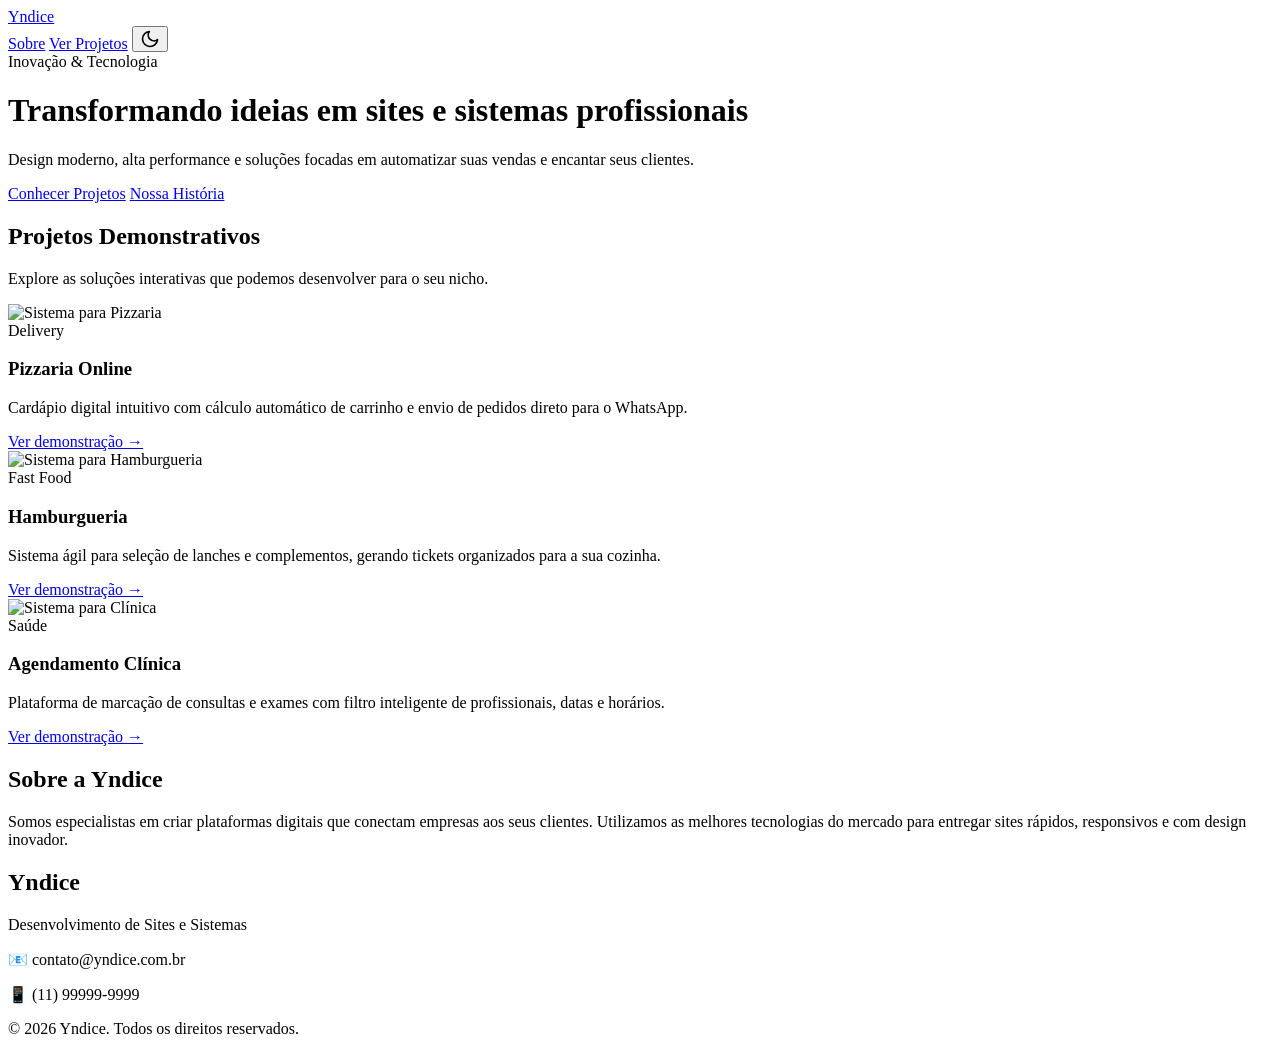
==== index.html @ 9d481f10 "Add files via upload" ====
<!DOCTYPE html>
<html lang="pt-BR" data-theme="light">
<head>
    <meta charset="UTF-8">
    <meta name="viewport" content="width=device-width, initial-scale=1.0">
    <title>Yndice Sites e Sistemas</title>
    <link href="https://fonts.googleapis.com/css2?family=Poppins:wght@300;400;500;600;700;800&display=swap" rel="stylesheet">
    <link rel="stylesheet" href="css/style.css">
</head>
<body>

    <nav class="navbar">
        <a href="#" class="logo">Yndice</a>
        <div class="nav-links">
            <a href="#sobre" class="nav-link">Sobre</a>
            <a href="#projetos" class="btn btn-sm">Ver Projetos</a>
            <button id="theme-toggle" class="theme-btn" aria-label="Alternar Tema">
                <svg id="moon-icon" xmlns="http://www.w3.org/2000/svg" width="20" height="20" viewBox="0 0 24 24" fill="none" stroke="currentColor" stroke-width="2" stroke-linecap="round" stroke-linejoin="round"><path d="M21 12.79A9 9 0 1 1 11.21 3 7 7 0 0 0 21 12.79z"></path></svg>
                <svg id="sun-icon" xmlns="http://www.w3.org/2000/svg" width="20" height="20" viewBox="0 0 24 24" fill="none" stroke="currentColor" stroke-width="2" stroke-linecap="round" stroke-linejoin="round" style="display: none;"><circle cx="12" cy="12" r="5"></circle><line x1="12" y1="1" x2="12" y2="3"></line><line x1="12" y1="21" x2="12" y2="23"></line><line x1="4.22" y1="4.22" x2="5.64" y2="5.64"></line><line x1="18.36" y1="18.36" x2="19.78" y2="19.78"></line><line x1="1" y1="12" x2="3" y2="12"></line><line x1="21" y1="12" x2="23" y2="12"></line><line x1="4.22" y1="19.78" x2="5.64" y2="18.36"></line><line x1="18.36" y1="5.64" x2="19.78" y2="4.22"></line></svg>
            </button>
        </div>
    </nav>

    <header class="hero">
        <div class="hero-content">
            <span class="hero-badge">Inovação & Tecnologia</span>
            <h1>Transformando ideias em <span class="text-gradient">sites e sistemas</span> profissionais</h1>
            <p>Design moderno, alta performance e soluções focadas em automatizar suas vendas e encantar seus clientes.</p>
            <div class="hero-buttons">
                <a href="#projetos" class="btn">Conhecer Projetos</a>
                <a href="#sobre" class="btn btn-outline">Nossa História</a>
            </div>
        </div>
    </header>

    <section id="projetos" class="projects">
        <div class="section-title">
            <h2>Projetos Demonstrativos</h2>
            <p>Explore as soluções interativas que podemos desenvolver para o seu nicho.</p>
        </div>
        
        <div class="projects-grid">
            <div class="card">
                <div class="card-img-wrapper">
                    <img src="https://images.unsplash.com/photo-1513104890138-7c749659a591?auto=format&fit=crop&w=600&q=80" alt="Sistema para Pizzaria">
                </div>
                <div class="card-content">
                    <span class="badge badge-primary">Delivery</span>
                    <h3>Pizzaria Online</h3>
                    <p>Cardápio digital intuitivo com cálculo automático de carrinho e envio de pedidos direto para o WhatsApp.</p>
                    <a href="pizzaria.html" class="link-arrow">Ver demonstração <span>&rarr;</span></a>
                </div>
            </div>

            <div class="card">
                <div class="card-img-wrapper">
                    <img src="https://images.unsplash.com/photo-1568901346375-23c9450c58cd?auto=format&fit=crop&w=600&q=80" alt="Sistema para Hamburgueria">
                </div>
                <div class="card-content">
                    <span class="badge badge-secondary">Fast Food</span>
                    <h3>Hamburgueria</h3>
                    <p>Sistema ágil para seleção de lanches e complementos, gerando tickets organizados para a sua cozinha.</p>
                    <a href="hamburgueria.html" class="link-arrow">Ver demonstração <span>&rarr;</span></a>
                </div>
            </div>

            <div class="card">
                <div class="card-img-wrapper">
                    <img src="https://images.unsplash.com/photo-1629909613654-28e377c37b09?auto=format&fit=crop&w=600&q=80" alt="Sistema para Clínica">
                </div>
                <div class="card-content">
                    <span class="badge badge-accent">Saúde</span>
                    <h3>Agendamento Clínica</h3>
                    <p>Plataforma de marcação de consultas e exames com filtro inteligente de profissionais, datas e horários.</p>
                    <a href="clinica.html" class="link-arrow">Ver demonstração <span>&rarr;</span></a>
                </div>
            </div>
        </div>
    </section>

    <section id="sobre" class="about">
        <div class="about-content">
            <h2>Sobre a Yndice</h2>
            <p>Somos especialistas em criar plataformas digitais que conectam empresas aos seus clientes. Utilizamos as melhores tecnologias do mercado para entregar sites rápidos, responsivos e com design inovador.</p>
        </div>
    </section>

    <footer>
        <div class="footer-content">
            <h2 class="logo">Yndice</h2>
            <p>Desenvolvimento de Sites e Sistemas</p>
            <div class="contact-info">
                <p>📧 contato@yndice.com.br</p>
                <p>📱 (11) 99999-9999</p>
            </div>
        </div>
        <p class="copyright">&copy; 2026 Yndice. Todos os direitos reservados.</p>
    </footer>

    <script>
        const themeToggleBtn = document.getElementById('theme-toggle');
        const moonIcon = document.getElementById('moon-icon');
        const sunIcon = document.getElementById('sun-icon');
        const htmlElement = document.documentElement;

        // Verifica preferência salva
        const savedTheme = localStorage.getItem('theme') || 'light';
        htmlElement.setAttribute('data-theme', savedTheme);
        updateIcons(savedTheme);

        themeToggleBtn.addEventListener('click', () => {
            const currentTheme = htmlElement.getAttribute('data-theme');
            const newTheme = currentTheme === 'light' ? 'dark' : 'light';
            
            htmlElement.setAttribute('data-theme', newTheme);
            localStorage.setItem('theme', newTheme);
            updateIcons(newTheme);
        });

        function updateIcons(theme) {
            if (theme === 'dark') {
                moonIcon.style.display = 'none';
                sunIcon.style.display = 'block';
            } else {
                moonIcon.style.display = 'block';
                sunIcon.style.display = 'none';
            }
        }
    </script>
</body>
</html>
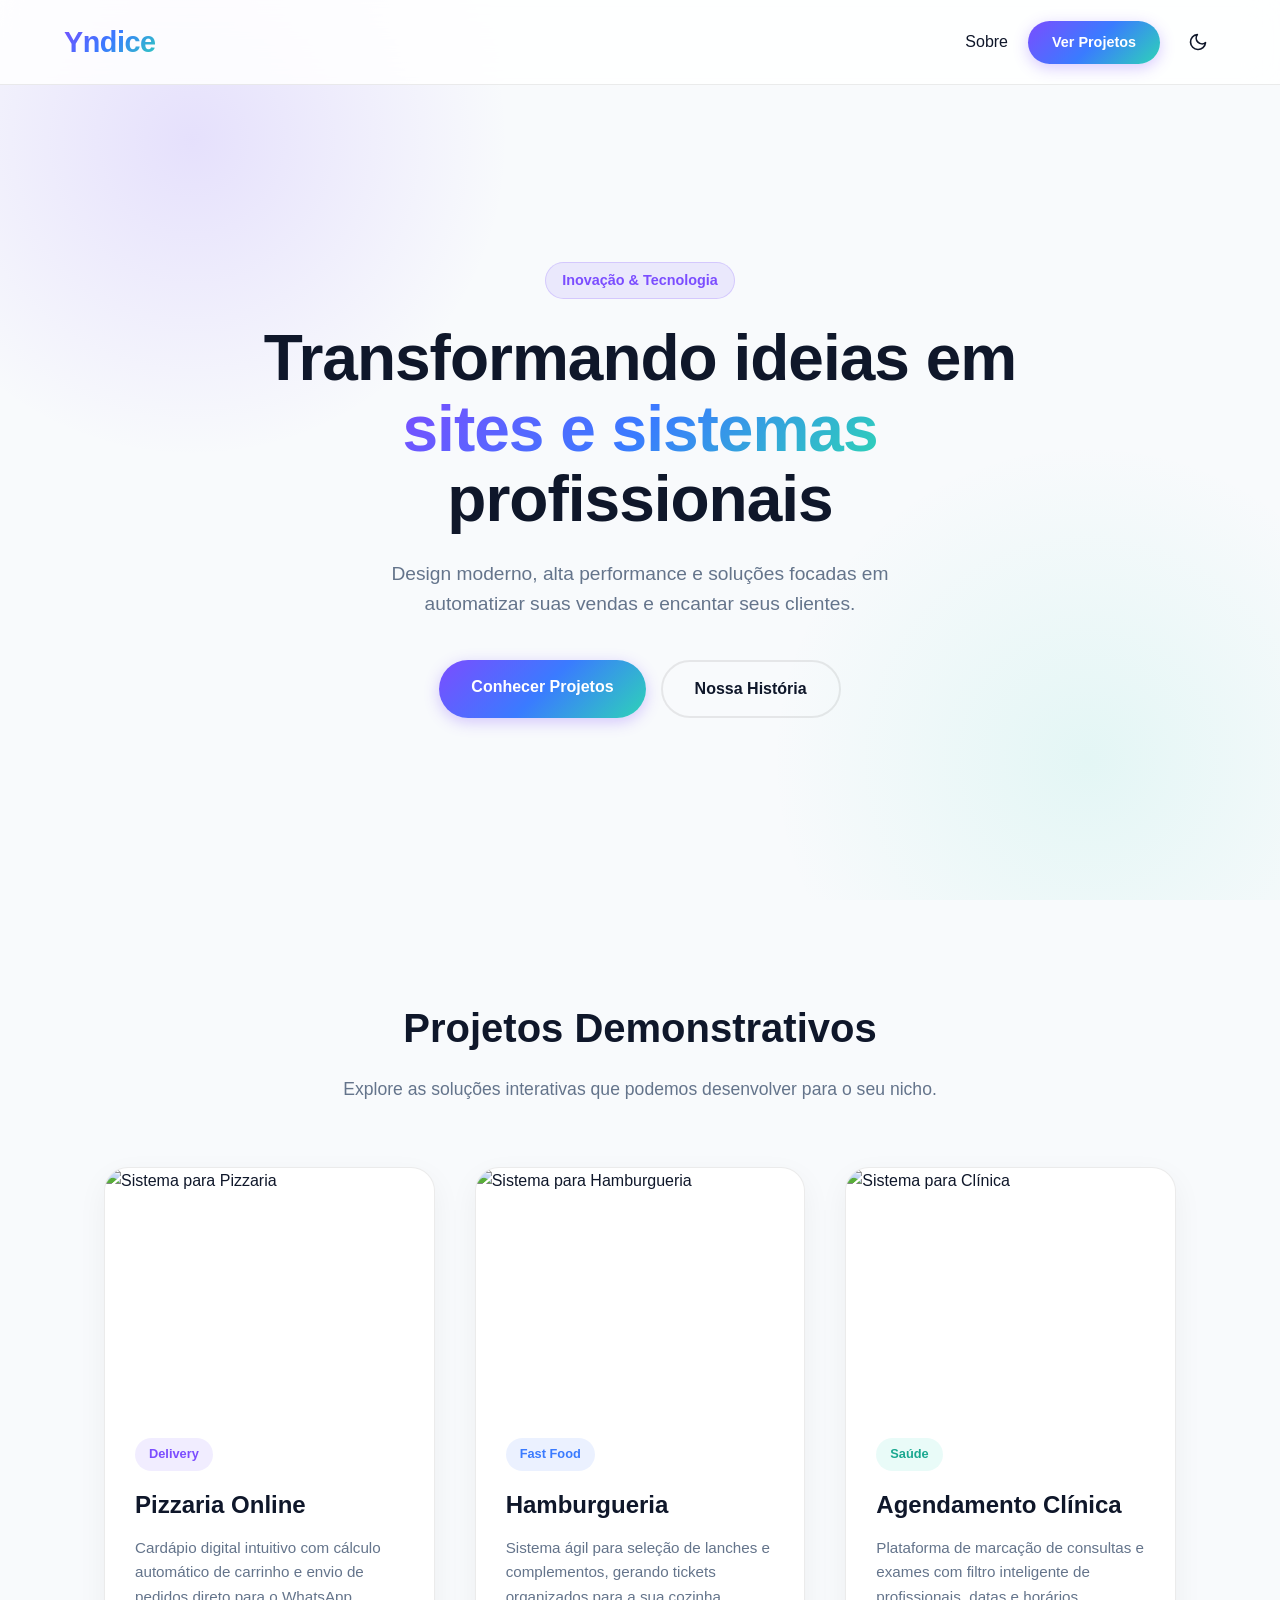
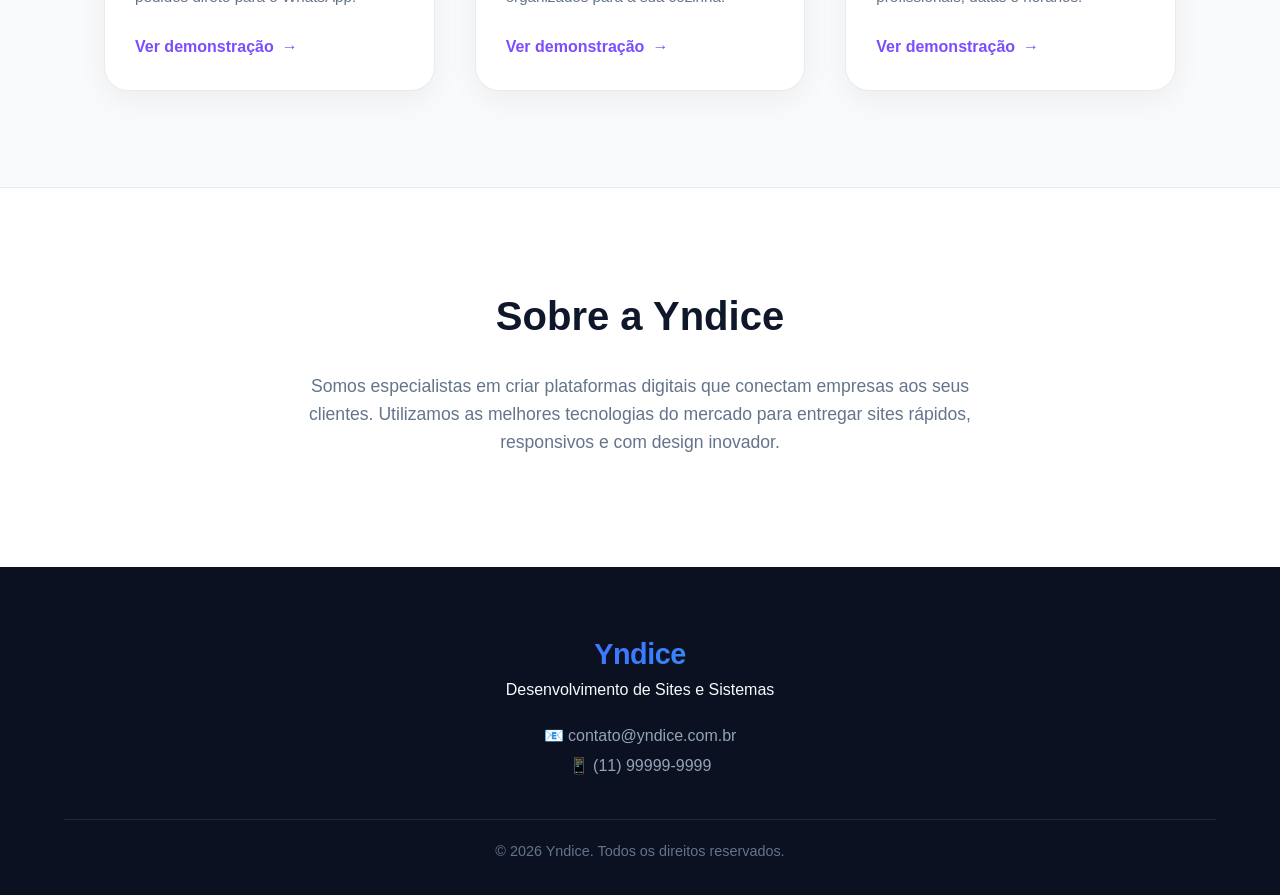
==== commit 02d22681: "Fix HTML encoding issues in index.html" ====
--- a/index.html
+++ b/index.html
@@ -5,7 +5,7 @@
     <meta name="viewport" content="width=device-width, initial-scale=1.0">
     <title>Yndice Sites e Sistemas</title>
     <link href="https://fonts.googleapis.com/css2?family=Poppins:wght@300;400;500;600;700;800&display=swap" rel="stylesheet">
-    <link rel="stylesheet" href="css/style.css">
+    <link rel="stylesheet" href="style.css">
 </head>
 <body>
 
@@ -128,4 +128,5 @@
         }
     </script>
 </body>
-</html>+
+</html>
--- a/style.css
+++ b/style.css
@@ -0,0 +1,412 @@
+/* =========================================
+   VARIÁVEIS DE CORES E TEMA
+   ========================================= */
+:root {
+    /* Cores da Marca (Mantidas fixas) */
+    --primary: #7B4DFF;
+    --secondary: #3A7BFF;
+    --accent: #2ED3B7;
+    --gradient: linear-gradient(135deg, var(--primary), var(--secondary), var(--accent));
+}
+
+/* TEMA CLARO (Padrão) */
+[data-theme="light"] {
+    --bg-color: #F8FAFC;
+    --surface-color: #FFFFFF;
+    --text-main: #0F172A;
+    --text-muted: #64748B;
+    --border-color: rgba(0, 0, 0, 0.08);
+    --nav-bg: rgba(255, 255, 255, 0.85);
+    --shadow-soft: 0 10px 30px rgba(0, 0, 0, 0.05);
+    --shadow-hover: 0 20px 40px rgba(123, 77, 255, 0.15);
+}
+
+/* TEMA ESCURO */
+[data-theme="dark"] {
+    --bg-color: #0F172A;
+    --surface-color: #1E293B;
+    --text-main: #F8FAFC;
+    --text-muted: #94A3B8;
+    --border-color: rgba(255, 255, 255, 0.1);
+    --nav-bg: rgba(15, 23, 42, 0.85);
+    --shadow-soft: 0 10px 30px rgba(0, 0, 0, 0.3);
+    --shadow-hover: 0 20px 40px rgba(123, 77, 255, 0.25);
+}
+
+/* =========================================
+   RESET E CONFIGURAÇÕES GERAIS
+   ========================================= */
+* {
+    margin: 0;
+    padding: 0;
+    box-sizing: border-box;
+    font-family: 'Poppins', sans-serif; /* Nova Fonte Premium */
+}
+
+html {
+    scroll-behavior: smooth;
+}
+
+body {
+    background-color: var(--bg-color);
+    color: var(--text-main);
+    line-height: 1.6;
+    transition: background-color 0.4s ease, color 0.4s ease;
+}
+
+/* =========================================
+   TIPOGRAFIA E BOTÕES
+   ========================================= */
+.logo {
+    font-size: 1.8rem;
+    font-weight: 800;
+    background: var(--gradient);
+    -webkit-background-clip: text;
+    -webkit-text-fill-color: transparent;
+    text-decoration: none;
+    letter-spacing: -0.5px;
+}
+
+.text-gradient {
+    background: var(--gradient);
+    -webkit-background-clip: text;
+    -webkit-text-fill-color: transparent;
+}
+
+.btn {
+    display: inline-block;
+    padding: 14px 32px;
+    background: var(--gradient);
+    color: #FFFFFF !important;
+    text-decoration: none;
+    border: none;
+    border-radius: 30px;
+    font-weight: 600;
+    cursor: pointer;
+    transition: all 0.3s ease;
+    box-shadow: 0 4px 15px rgba(123, 77, 255, 0.3);
+}
+
+.btn:hover {
+    transform: translateY(-3px);
+    box-shadow: 0 8px 25px rgba(123, 77, 255, 0.5);
+}
+
+.btn-sm {
+    padding: 10px 24px;
+    font-size: 0.9rem;
+}
+
+.btn-outline {
+    background: transparent;
+    color: var(--text-main) !important;
+    border: 2px solid var(--border-color);
+    box-shadow: none;
+}
+
+.btn-outline:hover {
+    border-color: var(--primary);
+    background: rgba(123, 77, 255, 0.05);
+    transform: translateY(-3px);
+}
+
+/* =========================================
+   NAVBAR & DARK MODE TOGGLE
+   ========================================= */
+.navbar {
+    position: fixed;
+    top: 0; width: 100%;
+    background: var(--nav-bg);
+    backdrop-filter: blur(16px);
+    -webkit-backdrop-filter: blur(16px);
+    padding: 1.2rem 5%;
+    display: flex;
+    justify-content: space-between;
+    align-items: center;
+    z-index: 1000;
+    border-bottom: 1px solid var(--border-color);
+    transition: background-color 0.4s, border-color 0.4s;
+}
+
+.nav-links {
+    display: flex;
+    align-items: center;
+    gap: 20px;
+}
+
+.nav-link {
+    color: var(--text-main);
+    text-decoration: none;
+    font-weight: 500;
+    transition: color 0.3s;
+}
+
+.nav-link:hover {
+    color: var(--primary);
+}
+
+.theme-btn {
+    background: none;
+    border: none;
+    color: var(--text-main);
+    cursor: pointer;
+    padding: 8px;
+    border-radius: 50%;
+    display: flex;
+    align-items: center;
+    justify-content: center;
+    transition: background-color 0.3s;
+}
+
+.theme-btn:hover {
+    background-color: var(--border-color);
+}
+
+/* =========================================
+   HERO SECTION
+   ========================================= */
+.hero {
+    min-height: 100vh;
+    display: flex;
+    justify-content: center;
+    align-items: center;
+    text-align: center;
+    padding: 0 20px;
+    position: relative;
+    overflow: hidden;
+}
+
+/* Efeito de luz ao fundo do Hero */
+.hero::before {
+    content: '';
+    position: absolute;
+    top: -20%; left: -10%;
+    width: 50vw; height: 50vw;
+    background: radial-gradient(circle, rgba(123, 77, 255, 0.15) 0%, transparent 70%);
+    border-radius: 50%;
+    z-index: -1;
+}
+
+.hero::after {
+    content: '';
+    position: absolute;
+    bottom: -20%; right: -10%;
+    width: 50vw; height: 50vw;
+    background: radial-gradient(circle, rgba(46, 211, 183, 0.1) 0%, transparent 70%);
+    border-radius: 50%;
+    z-index: -1;
+}
+
+.hero-content {
+    max-width: 800px;
+    margin-top: 80px;
+}
+
+.hero-badge {
+    display: inline-block;
+    padding: 6px 16px;
+    border-radius: 20px;
+    background: rgba(123, 77, 255, 0.1);
+    color: var(--primary);
+    font-weight: 600;
+    font-size: 0.9rem;
+    margin-bottom: 24px;
+    border: 1px solid rgba(123, 77, 255, 0.2);
+}
+
+.hero h1 {
+    font-size: clamp(2.5rem, 5vw, 4.5rem);
+    line-height: 1.1;
+    margin-bottom: 24px;
+    letter-spacing: -1px;
+}
+
+.hero p {
+    font-size: 1.2rem;
+    color: var(--text-muted);
+    margin-bottom: 40px;
+    max-width: 600px;
+    margin-left: auto;
+    margin-right: auto;
+}
+
+.hero-buttons {
+    display: flex;
+    gap: 15px;
+    justify-content: center;
+    flex-wrap: wrap;
+}
+
+/* =========================================
+   PROJETOS & CARDS
+   ========================================= */
+.projects {
+    padding: 6rem 5%;
+    max-width: 1200px;
+    margin: 0 auto;
+}
+
+.section-title {
+    text-align: center;
+    margin-bottom: 4rem;
+}
+
+.section-title h2 {
+    font-size: 2.5rem;
+    margin-bottom: 15px;
+}
+
+.section-title p {
+    color: var(--text-muted);
+    font-size: 1.1rem;
+}
+
+.projects-grid {
+    display: grid;
+    grid-template-columns: repeat(auto-fit, minmax(320px, 1fr));
+    gap: 40px;
+}
+
+.card {
+    background: var(--surface-color);
+    border-radius: 24px;
+    overflow: hidden;
+    box-shadow: var(--shadow-soft);
+    border: 1px solid var(--border-color);
+    transition: all 0.4s ease;
+}
+
+.card:hover {
+    transform: translateY(-10px);
+    box-shadow: var(--shadow-hover);
+    border-color: rgba(123, 77, 255, 0.3);
+}
+
+.card-img-wrapper {
+    width: 100%;
+    height: 240px;
+    overflow: hidden;
+}
+
+.card img {
+    width: 100%;
+    height: 100%;
+    object-fit: cover;
+    transition: transform 0.6s ease;
+}
+
+.card:hover img {
+    transform: scale(1.05);
+}
+
+.card-content {
+    padding: 30px;
+}
+
+.badge {
+    font-size: 0.8rem;
+    font-weight: 700;
+    padding: 6px 14px;
+    border-radius: 20px;
+    display: inline-block;
+    margin-bottom: 15px;
+}
+
+.badge-primary { background: rgba(123, 77, 255, 0.1); color: var(--primary); }
+.badge-secondary { background: rgba(58, 123, 255, 0.1); color: var(--secondary); }
+.badge-accent { background: rgba(46, 211, 183, 0.1); color: #1AA890; }
+
+.card-content h3 {
+    font-size: 1.5rem;
+    margin-bottom: 12px;
+}
+
+.card-content p {
+    color: var(--text-muted);
+    margin-bottom: 25px;
+    font-size: 0.95rem;
+}
+
+.link-arrow {
+    display: flex;
+    align-items: center;
+    color: var(--primary);
+    text-decoration: none;
+    font-weight: 600;
+    gap: 8px;
+    transition: gap 0.3s;
+}
+
+.link-arrow:hover {
+    gap: 15px;
+}
+
+/* =========================================
+   SOBRE & FOOTER
+   ========================================= */
+.about {
+    background: var(--surface-color);
+    padding: 6rem 5%;
+    text-align: center;
+    border-top: 1px solid var(--border-color);
+}
+
+.about-content {
+    max-width: 700px;
+    margin: 0 auto;
+}
+
+.about h2 {
+    font-size: 2.5rem;
+    margin-bottom: 24px;
+}
+
+.about p {
+    color: var(--text-muted);
+    font-size: 1.1rem;
+    margin-bottom: 15px;
+}
+
+footer {
+    text-align: center;
+    padding: 4rem 5% 2rem;
+    background: #0B1120;
+    color: #F8FAFC;
+}
+
+.footer-content {
+    max-width: 800px;
+    margin: 0 auto;
+}
+
+.contact-info {
+    margin: 20px 0;
+    color: #94A3B8;
+}
+
+.contact-info p {
+    margin: 5px 0;
+}
+
+.copyright {
+    margin-top: 40px;
+    font-size: 0.9rem;
+    color: #64748B;
+    border-top: 1px solid rgba(255,255,255,0.1);
+    padding-top: 20px;
+}
+
+/* =========================================
+   RESPONSIVIDADE (MOBILE)
+   ========================================= */
+@media (max-width: 768px) {
+    .nav-links .nav-link {
+        display: none; /* Esconde o "Sobre" no celular para limpar o topo */
+    }
+    .hero h1 {
+        font-size: 2.5rem;
+    }
+    .projects {
+        padding: 4rem 20px;
+    }
+}
